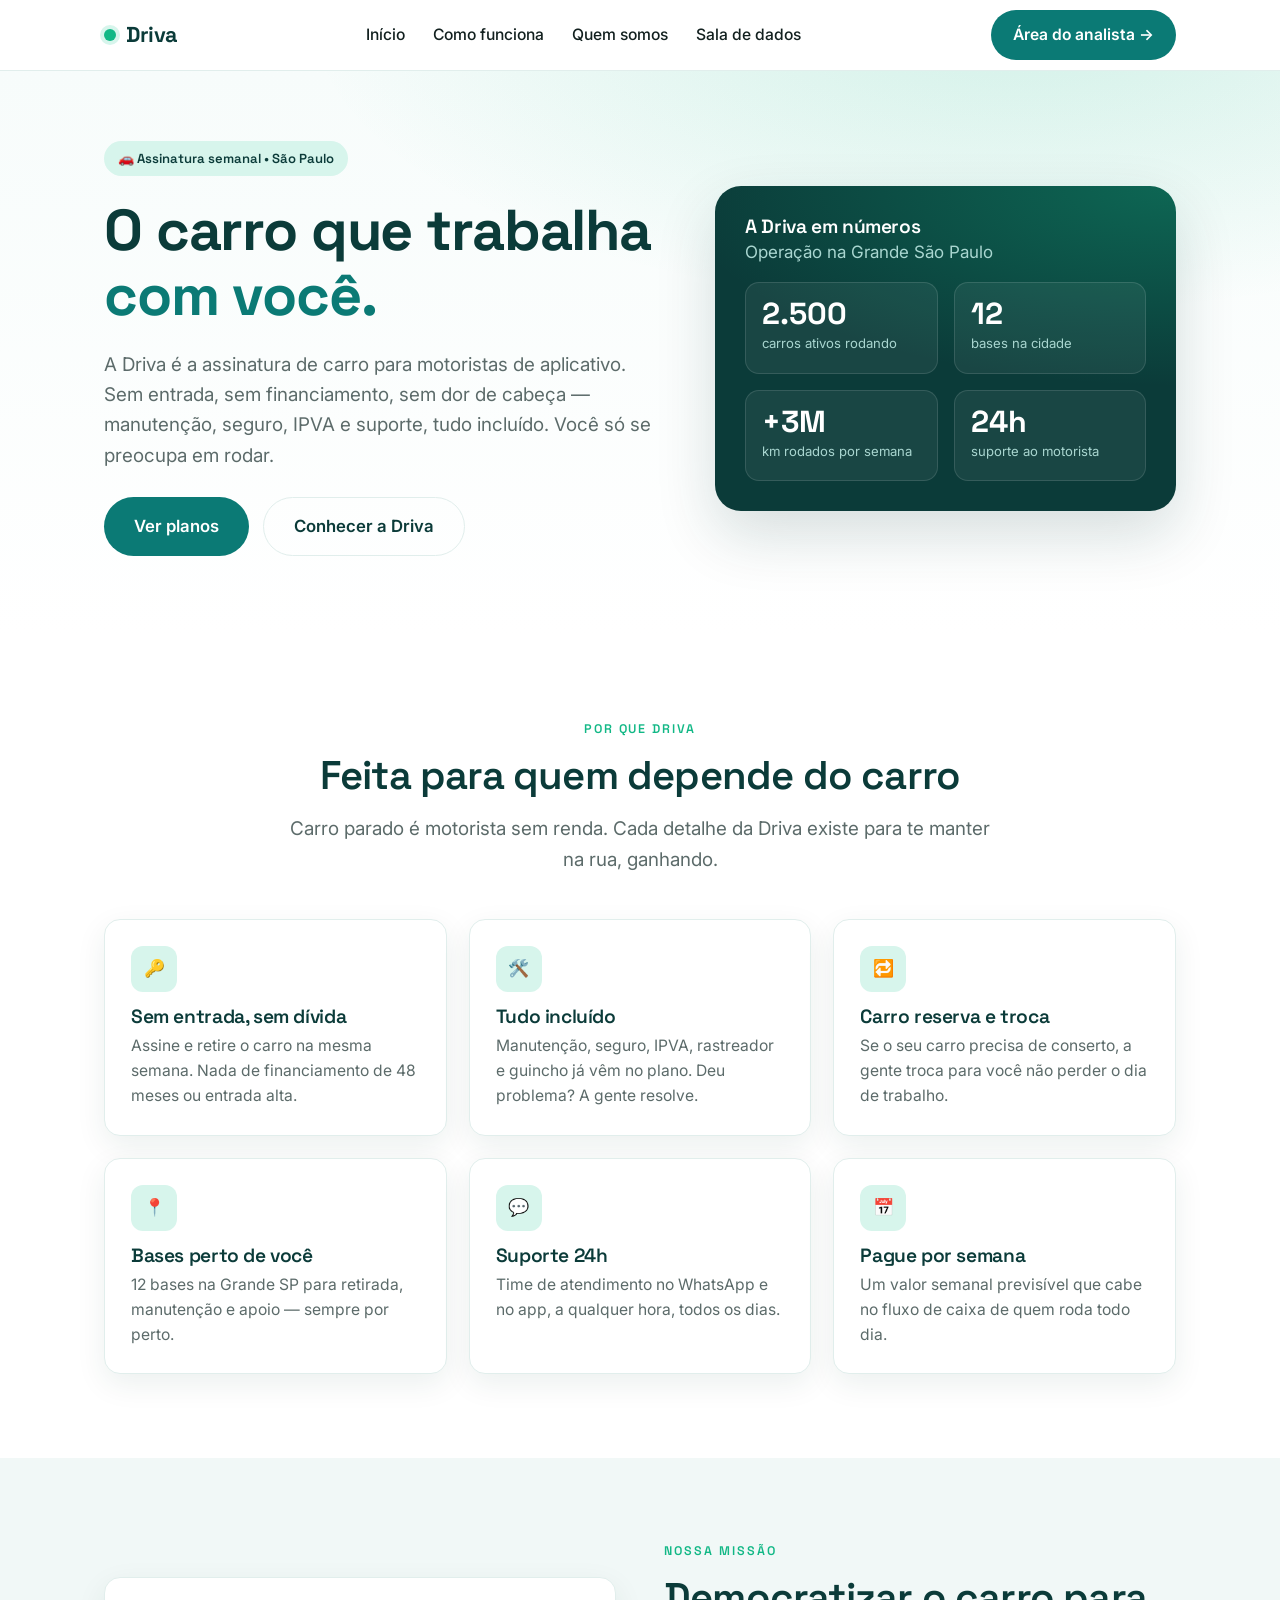
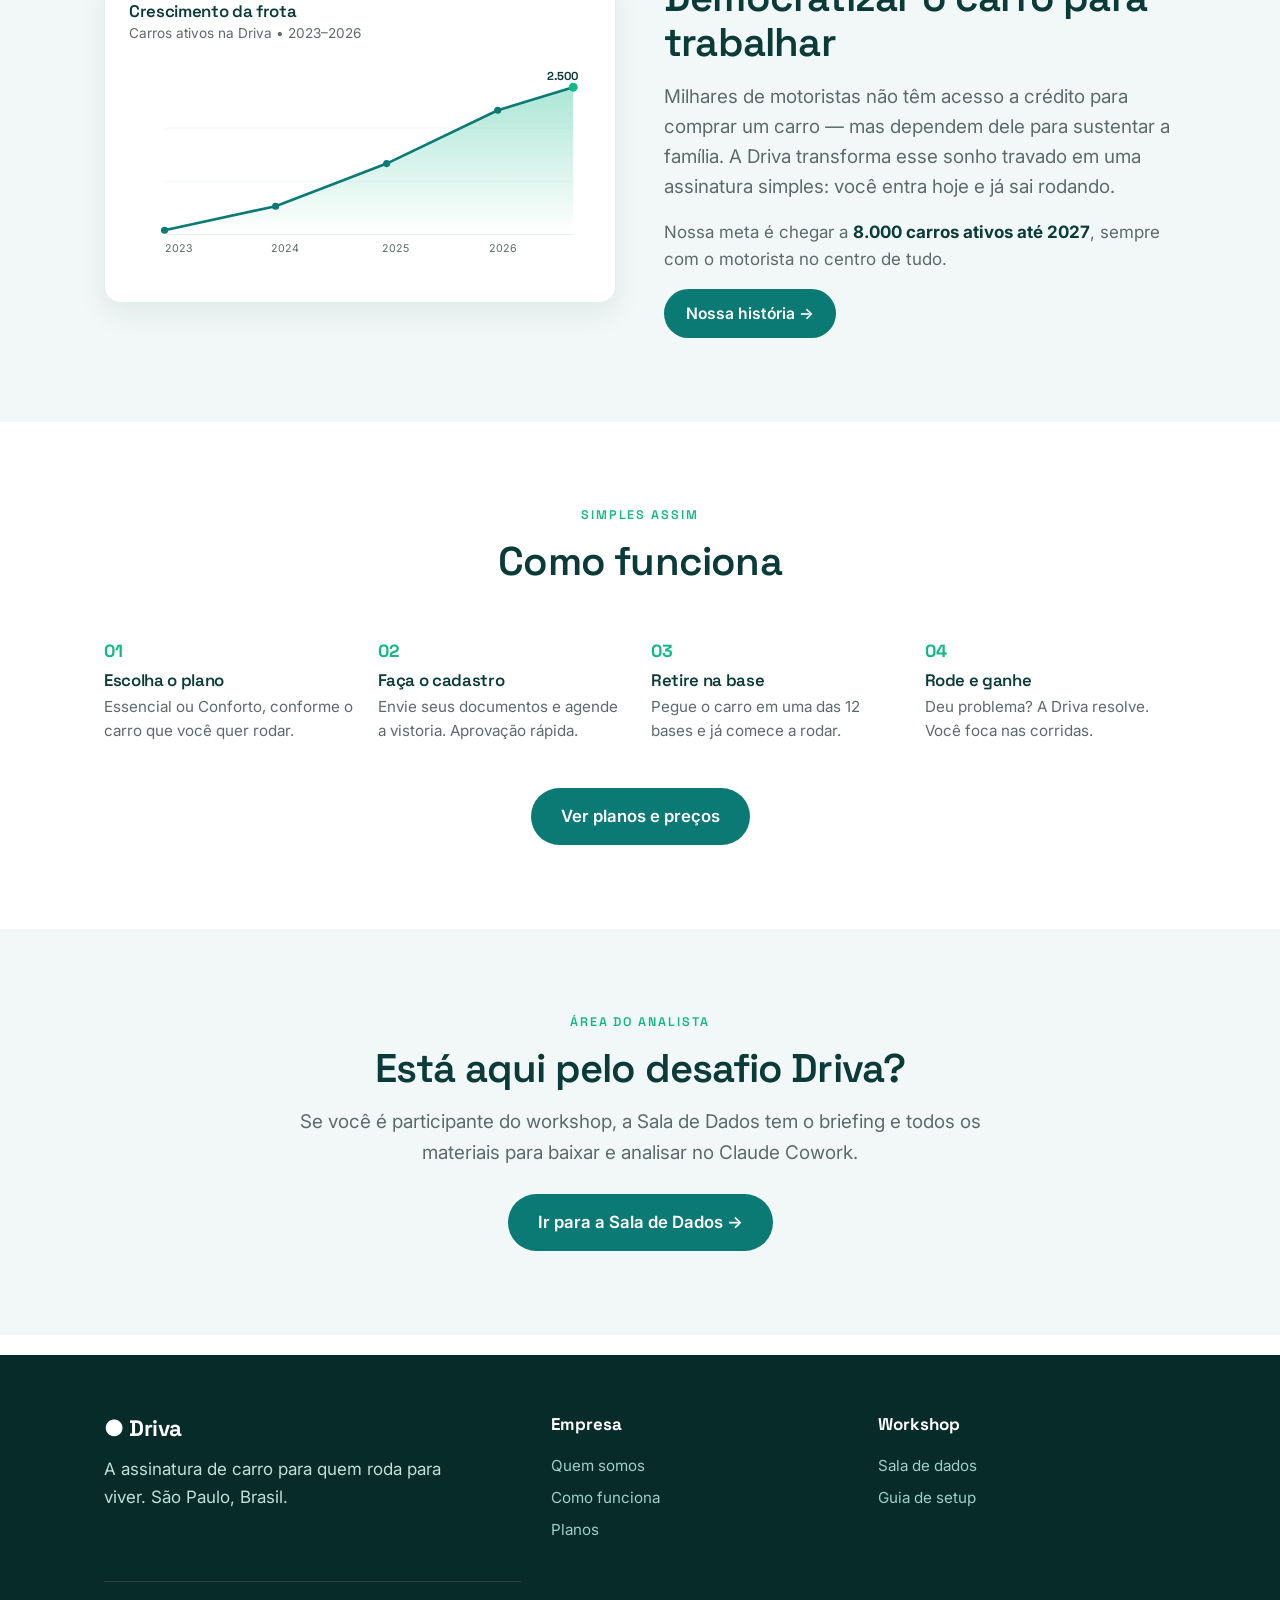
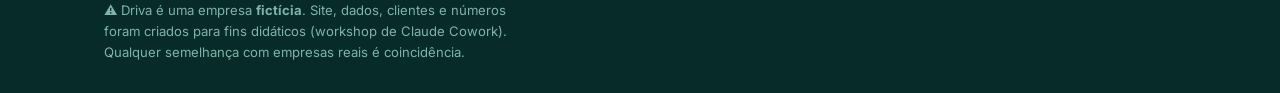
==== index.html @ 370d9366 "Publica site do desafio Driva (CX Academy)" ====
<!DOCTYPE html>
<html lang="pt-BR">
<head>
<meta charset="UTF-8">
<meta name="viewport" content="width=device-width, initial-scale=1.0">
<title>Driva — Assinatura de carro para quem roda</title>
<meta name="description" content="Driva: assinatura semanal de carros para motoristas de aplicativo em São Paulo. Sem entrada, tudo incluído.">
<link rel="preconnect" href="https://fonts.googleapis.com">
<link rel="preconnect" href="https://fonts.gstatic.com" crossorigin>
<link href="https://fonts.googleapis.com/css2?family=Inter:wght@400;500;600;700&family=Space+Grotesk:wght@500;600;700&display=swap" rel="stylesheet">
<link rel="stylesheet" href="assets/css/style.css">
</head>
<body>

<nav class="nav">
  <div class="wrap">
    <a class="brand" href="index.html"><span class="dot"></span>Driva</a>
    <div class="nav-links">
      <a href="index.html">Início</a>
      <a href="como-funciona.html">Como funciona</a>
      <a href="quem-somos.html">Quem somos</a>
      <a href="sala-de-dados.html">Sala de dados</a>
    </div>
    <a class="btn" href="sala-de-dados.html">Área do analista →</a>
  </div>
</nav>

<header class="hero">
  <div class="wrap">
    <div>
      <span class="badge">🚗 Assinatura semanal • São Paulo</span>
      <h1>O carro que trabalha <span>com você.</span></h1>
      <p class="lead">A Driva é a assinatura de carro para motoristas de aplicativo. Sem entrada, sem financiamento, sem dor de cabeça — manutenção, seguro, IPVA e suporte, tudo incluído. Você só se preocupa em rodar.</p>
      <div class="cta">
        <a class="btn big" href="como-funciona.html">Ver planos</a>
        <a class="btn big ghost" href="quem-somos.html">Conhecer a Driva</a>
      </div>
    </div>
    <div class="hero-card">
      <h3>A Driva em números</h3>
      <p style="color:#A9D6D0;margin-top:-6px">Operação na Grande São Paulo</p>
      <div class="stat-grid">
        <div class="stat"><b>2.500</b><span>carros ativos rodando</span></div>
        <div class="stat"><b>12</b><span>bases na cidade</span></div>
        <div class="stat"><b>+3M</b><span>km rodados por semana</span></div>
        <div class="stat"><b>24h</b><span>suporte ao motorista</span></div>
      </div>
    </div>
  </div>
</header>

<section class="section">
  <div class="wrap">
    <div class="center" style="margin-bottom:44px">
      <p class="eyebrow">Por que Driva</p>
      <h2>Feita para quem depende do carro</h2>
      <p class="lead">Carro parado é motorista sem renda. Cada detalhe da Driva existe para te manter na rua, ganhando.</p>
    </div>
    <div class="grid g3">
      <div class="card"><div class="ic">🔑</div><h3>Sem entrada, sem dívida</h3><p>Assine e retire o carro na mesma semana. Nada de financiamento de 48 meses ou entrada alta.</p></div>
      <div class="card"><div class="ic">🛠️</div><h3>Tudo incluído</h3><p>Manutenção, seguro, IPVA, rastreador e guincho já vêm no plano. Deu problema? A gente resolve.</p></div>
      <div class="card"><div class="ic">🔁</div><h3>Carro reserva e troca</h3><p>Se o seu carro precisa de conserto, a gente troca para você não perder o dia de trabalho.</p></div>
      <div class="card"><div class="ic">📍</div><h3>Bases perto de você</h3><p>12 bases na Grande SP para retirada, manutenção e apoio — sempre por perto.</p></div>
      <div class="card"><div class="ic">💬</div><h3>Suporte 24h</h3><p>Time de atendimento no WhatsApp e no app, a qualquer hora, todos os dias.</p></div>
      <div class="card"><div class="ic">📅</div><h3>Pague por semana</h3><p>Um valor semanal previsível que cabe no fluxo de caixa de quem roda todo dia.</p></div>
    </div>
  </div>
</section>

<section class="section soft">
  <div class="wrap">
    <div class="grid g2" style="align-items:center;gap:48px">
      <div class="chartcard">
        <h3>Crescimento da frota</h3>
        <p class="cap">Carros ativos na Driva • 2023–2026</p>
        <svg viewBox="0 0 520 240" width="100%" role="img" aria-label="Gráfico de crescimento da frota">
          <defs><linearGradient id="ga" x1="0" x2="0" y1="0" y2="1">
            <stop offset="0" stop-color="#12B886" stop-opacity="0.35"/><stop offset="1" stop-color="#12B886" stop-opacity="0"/>
          </linearGradient></defs>
          <line x1="40" y1="200" x2="500" y2="200" stroke="#E1EEEC"/>
          <line x1="40" y1="140" x2="500" y2="140" stroke="#F1F8F7"/>
          <line x1="40" y1="80" x2="500" y2="80" stroke="#F1F8F7"/>
          <path d="M40 195 L165 168 L290 120 L415 60 L500 34 L500 200 L40 200 Z" fill="url(#ga)"/>
          <path d="M40 195 L165 168 L290 120 L415 60 L500 34" fill="none" stroke="#0B7A75" stroke-width="3" stroke-linecap="round"/>
          <circle cx="40" cy="195" r="4" fill="#0B7A75"/><circle cx="165" cy="168" r="4" fill="#0B7A75"/>
          <circle cx="290" cy="120" r="4" fill="#0B7A75"/><circle cx="415" cy="60" r="4" fill="#0B7A75"/><circle cx="500" cy="34" r="5" fill="#12B886"/>
          <text x="40" y="220" fill="#5C6B6A" font-size="12" font-family="Inter">2023</text>
          <text x="160" y="220" fill="#5C6B6A" font-size="12" font-family="Inter">2024</text>
          <text x="285" y="220" fill="#5C6B6A" font-size="12" font-family="Inter">2025</text>
          <text x="405" y="220" fill="#5C6B6A" font-size="12" font-family="Inter">2026</text>
          <text x="470" y="26" fill="#0B3B39" font-size="13" font-weight="700" font-family="Space Grotesk">2.500</text>
        </svg>
      </div>
      <div>
        <p class="eyebrow">Nossa missão</p>
        <h2>Democratizar o carro para trabalhar</h2>
        <p class="lead">Milhares de motoristas não têm acesso a crédito para comprar um carro — mas dependem dele para sustentar a família. A Driva transforma esse sonho travado em uma assinatura simples: você entra hoje e já sai rodando.</p>
        <p style="color:var(--muted)">Nossa meta é chegar a <b style="color:var(--teal-dark)">8.000 carros ativos até 2027</b>, sempre com o motorista no centro de tudo.</p>
        <a class="btn" href="quem-somos.html">Nossa história →</a>
      </div>
    </div>
  </div>
</section>

<section class="section">
  <div class="wrap">
    <div class="center" style="margin-bottom:44px">
      <p class="eyebrow">Simples assim</p>
      <h2>Como funciona</h2>
    </div>
    <div class="steps">
      <div class="step"><div class="n"></div><h3>Escolha o plano</h3><p>Essencial ou Conforto, conforme o carro que você quer rodar.</p></div>
      <div class="step"><div class="n"></div><h3>Faça o cadastro</h3><p>Envie seus documentos e agende a vistoria. Aprovação rápida.</p></div>
      <div class="step"><div class="n"></div><h3>Retire na base</h3><p>Pegue o carro em uma das 12 bases e já comece a rodar.</p></div>
      <div class="step"><div class="n"></div><h3>Rode e ganhe</h3><p>Deu problema? A Driva resolve. Você foca nas corridas.</p></div>
    </div>
    <div class="center" style="margin-top:44px">
      <a class="btn big" href="como-funciona.html">Ver planos e preços</a>
    </div>
  </div>
</section>

<section class="section soft">
  <div class="wrap center">
    <p class="eyebrow">Área do analista</p>
    <h2>Está aqui pelo desafio Driva?</h2>
    <p class="lead" style="margin-inline:auto">Se você é participante do workshop, a Sala de Dados tem o briefing e todos os materiais para baixar e analisar no Claude Cowork.</p>
    <a class="btn big" href="sala-de-dados.html" style="margin-top:10px">Ir para a Sala de Dados →</a>
  </div>
</section>

<footer class="foot">
  <div class="wrap">
    <div>
      <div class="brand" style="font-family:var(--display);font-weight:700;font-size:1.4rem">● Driva</div>
      <p style="max-width:34ch;margin-top:10px">A assinatura de carro para quem roda para viver. São Paulo, Brasil.</p>
    </div>
    <div><h4>Empresa</h4><a href="quem-somos.html">Quem somos</a><a href="como-funciona.html">Como funciona</a><a href="como-funciona.html">Planos</a></div>
    <div><h4>Workshop</h4><a href="sala-de-dados.html">Sala de dados</a><a href="setup.html">Guia de setup</a></div>
  </div>
  <div class="wrap"><div class="disc">⚠️ Driva é uma empresa <b>fictícia</b>. Site, dados, clientes e números foram criados para fins didáticos (workshop de Claude Cowork). Qualquer semelhança com empresas reais é coincidência.</div></div>
</footer>

</body>
</html>
---- assets/css/style.css ----
/* ===== Driva — identidade visual (mobilidade moderna e clean) ===== */
:root{
  --teal:#0B7A75; --teal-dark:#0B3B39; --teal-600:#0E6E69;
  --mint:#12B886; --mint-soft:#D7F5EC;
  --bg:#ffffff; --bg-soft:#F1F8F7; --bg-deep:#062B29;
  --ink:#12201F; --muted:#5C6B6A; --line:#E1EEEC;
  --radius:16px; --radius-lg:26px; --shadow:0 10px 30px rgba(11,59,57,.08);
  --shadow-lg:0 24px 60px rgba(11,59,57,.16);
  --sans:'Inter',-apple-system,BlinkMacSystemFont,'Segoe UI',Roboto,Helvetica,Arial,sans-serif;
  --display:'Space Grotesk',var(--sans);
}
*{box-sizing:border-box}
html{scroll-behavior:smooth}
body{margin:0;font-family:var(--sans);color:var(--ink);background:var(--bg);line-height:1.6;
  -webkit-font-smoothing:antialiased;font-size:17px}
a{color:var(--teal-600);text-decoration:none}
img{max-width:100%}
h1,h2,h3{font-family:var(--display);line-height:1.12;letter-spacing:-.02em;margin:0 0 .4em;color:var(--teal-dark)}
h1{font-size:clamp(2.1rem,5vw,3.6rem);font-weight:700}
h2{font-size:clamp(1.6rem,3.4vw,2.5rem);font-weight:600}
h3{font-size:1.2rem;font-weight:600}
p{margin:0 0 1rem}
.wrap{max-width:1120px;margin:0 auto;padding:0 24px}
.section{padding:84px 0}
.section.soft{background:var(--bg-soft)}
.eyebrow{font-family:var(--display);text-transform:uppercase;letter-spacing:.16em;font-size:.78rem;
  font-weight:600;color:var(--mint);margin-bottom:14px}
.lead{font-size:1.18rem;color:var(--muted);max-width:60ch}
.center{text-align:center}.center .lead{margin-inline:auto}

/* ---- nav ---- */
.nav{position:sticky;top:0;z-index:50;background:rgba(255,255,255,.86);backdrop-filter:blur(12px);
  border-bottom:1px solid var(--line)}
.nav .wrap{display:flex;align-items:center;justify-content:space-between;height:70px}
.brand{display:flex;align-items:center;gap:10px;font-family:var(--display);font-weight:700;font-size:1.35rem;
  color:var(--teal-dark);letter-spacing:-.02em}
.brand .dot{width:12px;height:12px;border-radius:50%;background:var(--mint);box-shadow:0 0 0 4px var(--mint-soft)}
.nav-links{display:flex;align-items:center;gap:28px}
.nav-links a{color:var(--ink);font-weight:500;font-size:.98rem}
.nav-links a:hover{color:var(--teal)}
.btn{display:inline-flex;align-items:center;gap:8px;background:var(--teal);color:#fff;border:0;
  padding:12px 22px;border-radius:100px;font-weight:600;font-family:var(--sans);cursor:pointer;
  transition:transform .15s ease,box-shadow .15s ease;font-size:.98rem}
.btn:hover{transform:translateY(-2px);box-shadow:0 10px 24px rgba(11,122,117,.32);color:#fff}
.btn.ghost{background:transparent;color:var(--teal-dark);border:1.5px solid var(--line)}
.btn.ghost:hover{border-color:var(--teal);box-shadow:none}
.btn.big{padding:15px 30px;font-size:1.05rem}
.btn.light{background:#fff;color:var(--teal-dark)}

/* ---- hero ---- */
.hero{position:relative;overflow:hidden;background:
   radial-gradient(1200px 500px at 80% -10%,rgba(18,184,134,.16),transparent 60%),
   linear-gradient(180deg,#F7FCFB, #fff)}
.hero .wrap{display:grid;grid-template-columns:1.1fr .9fr;gap:48px;align-items:center;padding-top:70px;padding-bottom:80px}
.hero h1 span{color:var(--teal)}
.hero .cta{display:flex;gap:14px;flex-wrap:wrap;margin-top:26px}
.badge{display:inline-flex;align-items:center;gap:8px;background:var(--mint-soft);color:var(--teal-dark);
  font-weight:600;font-size:.82rem;padding:7px 14px;border-radius:100px;margin-bottom:22px;font-family:var(--display)}
.hero-card{background:var(--teal-dark);border-radius:var(--radius-lg);padding:30px;color:#EAF7F5;box-shadow:var(--shadow-lg);
  background-image:radial-gradient(500px 200px at 100% 0,rgba(18,184,134,.35),transparent)}
.hero-card h3{color:#fff}
.stat-grid{display:grid;grid-template-columns:1fr 1fr;gap:16px;margin-top:8px}
.stat{background:rgba(255,255,255,.06);border:1px solid rgba(255,255,255,.12);border-radius:14px;padding:16px}
.stat b{font-family:var(--display);font-size:1.9rem;color:#fff;display:block;line-height:1}
.stat span{font-size:.82rem;color:#A9D6D0}

/* ---- generic cards ---- */
.grid{display:grid;gap:22px}
.g3{grid-template-columns:repeat(3,1fr)}
.g2{grid-template-columns:repeat(2,1fr)}
.g4{grid-template-columns:repeat(4,1fr)}
.card{background:#fff;border:1px solid var(--line);border-radius:var(--radius);padding:26px;box-shadow:var(--shadow)}
.card .ic{width:46px;height:46px;border-radius:12px;background:var(--mint-soft);display:grid;place-items:center;margin-bottom:14px}
.card h3{margin-bottom:6px}
.card p{color:var(--muted);margin:0;font-size:.98rem}
.kpis{display:grid;grid-template-columns:repeat(4,1fr);gap:18px;text-align:center}
.kpis .k b{font-family:var(--display);font-size:2.4rem;color:var(--teal);display:block;line-height:1}
.kpis .k span{color:var(--muted);font-size:.9rem}

/* ---- steps ---- */
.steps{counter-reset:s;display:grid;grid-template-columns:repeat(4,1fr);gap:22px}
.step{position:relative;padding-top:8px}
.step .n{counter-increment:s;font-family:var(--display);font-weight:700;color:var(--mint);font-size:1.1rem}
.step .n::before{content:"0" counter(s)}
.step h3{font-size:1.05rem;margin:.4rem 0 .3rem}
.step p{color:var(--muted);font-size:.95rem;margin:0}

/* ---- pricing ---- */
.price{display:grid;grid-template-columns:1fr 1fr;gap:22px}
.plan{border:1.5px solid var(--line);border-radius:var(--radius-lg);padding:30px;background:#fff;position:relative}
.plan.featured{border-color:var(--teal);box-shadow:var(--shadow-lg)}
.plan .tag{position:absolute;top:-13px;right:24px;background:var(--teal);color:#fff;font-size:.75rem;font-weight:600;
  padding:5px 12px;border-radius:100px;font-family:var(--display)}
.plan .amt{font-family:var(--display);font-size:2.6rem;color:var(--teal-dark);font-weight:700}
.plan .amt small{font-size:.95rem;color:var(--muted);font-weight:500}
.plan ul{list-style:none;padding:0;margin:16px 0 0}
.plan li{padding:8px 0 8px 28px;position:relative;color:var(--ink);border-top:1px solid var(--line)}
.plan li::before{content:"";position:absolute;left:0;top:14px;width:16px;height:16px;border-radius:50%;
  background:var(--mint-soft) url("data:image/svg+xml;utf8,<svg xmlns='http://www.w3.org/2000/svg' viewBox='0 0 24 24' fill='none' stroke='%230B7A75' stroke-width='3'><path d='M20 6L9 17l-5-5'/></svg>") center/11px no-repeat}

/* ---- persona ---- */
.persona{display:flex;gap:20px;align-items:flex-start;background:#fff;border:1px solid var(--line);
  border-radius:var(--radius);padding:26px;box-shadow:var(--shadow)}
.persona .av{flex:0 0 64px;height:64px;border-radius:16px;display:grid;place-items:center;font-size:30px;background:var(--mint-soft)}
.persona h3{margin-bottom:4px}.persona p{margin:0;color:var(--muted);font-size:.96rem}
.tags{display:flex;gap:8px;flex-wrap:wrap;margin-top:10px}
.tag-s{background:var(--bg-soft);border:1px solid var(--line);color:var(--teal-dark);font-size:.78rem;
  padding:4px 10px;border-radius:100px;font-weight:600}

/* ---- data room ---- */
.brief{background:var(--teal-dark);color:#EAF7F5;border-radius:var(--radius-lg);padding:38px;box-shadow:var(--shadow-lg);
  background-image:radial-gradient(600px 240px at 100% 0,rgba(18,184,134,.30),transparent)}
.brief h2{color:#fff}
.brief .q{display:flex;gap:14px;padding:14px 0;border-top:1px solid rgba(255,255,255,.14)}
.brief .q b{font-family:var(--display);color:var(--mint);font-size:1.3rem;flex:0 0 auto}
.brief .q p{margin:0;color:#DCEFEC}
.dl-grid{display:grid;grid-template-columns:1fr 1fr;gap:20px;margin-top:26px}
.dl{display:flex;gap:16px;align-items:center;background:#fff;border:1px solid var(--line);border-radius:var(--radius);
  padding:20px;box-shadow:var(--shadow);transition:transform .15s,box-shadow .15s}
.dl:hover{transform:translateY(-3px);box-shadow:var(--shadow-lg)}
.dl .ft{flex:0 0 52px;height:52px;border-radius:12px;display:grid;place-items:center;font-family:var(--display);
  font-weight:700;font-size:.8rem;color:#fff}
.ft.xls{background:#127c4a}.ft.pdf{background:#c0392b}
.dl h3{margin:0 0 3px;font-size:1.02rem}.dl p{margin:0;color:var(--muted);font-size:.86rem}
.dl .go{margin-left:auto;color:var(--teal);font-weight:700;font-size:1.4rem}
.note{background:var(--mint-soft);border-left:4px solid var(--teal);border-radius:12px;padding:16px 20px;color:var(--teal-dark);
  font-size:.95rem}

/* ---- setup / steps list ---- */
.slist{counter-reset:sl;list-style:none;padding:0;margin:0;display:grid;gap:16px}
.slist li{counter-increment:sl;background:#fff;border:1px solid var(--line);border-radius:var(--radius);
  padding:22px 24px 22px 66px;position:relative;box-shadow:var(--shadow)}
.slist li::before{content:counter(sl);position:absolute;left:20px;top:20px;width:32px;height:32px;border-radius:50%;
  background:var(--teal);color:#fff;font-family:var(--display);font-weight:700;display:grid;place-items:center}
.slist h3{margin:0 0 4px}.slist p{margin:0;color:var(--muted)}
code{background:#062B29;color:#9BEFD8;padding:2px 8px;border-radius:6px;font-size:.9em;font-family:'Space Grotesk',monospace}
.callout{border:1px dashed var(--teal);border-radius:var(--radius);padding:20px 24px;background:#fff}

/* ---- svg chart helpers ---- */
.chartcard{background:#fff;border:1px solid var(--line);border-radius:var(--radius);padding:24px;box-shadow:var(--shadow)}
.chartcard h3{font-size:1.05rem;margin-bottom:2px}
.chartcard .cap{color:var(--muted);font-size:.85rem;margin-bottom:12px}

/* ---- page header ---- */
.phead{background:linear-gradient(180deg,#F7FCFB,#fff);border-bottom:1px solid var(--line);padding:52px 0 40px}
.crumb{color:var(--muted);font-size:.85rem;margin-bottom:8px}

/* ---- footer ---- */
.foot{background:var(--bg-deep);color:#BFE0DB;padding:56px 0 30px;margin-top:20px}
.foot .wrap{display:grid;grid-template-columns:1.4fr 1fr 1fr;gap:30px}
.foot h4{color:#fff;font-family:var(--display);margin:0 0 12px}
.foot a{display:block;color:#9FCFC8;padding:4px 0;font-size:.95rem}
.foot .brand{color:#fff}
.disc{border-top:1px solid rgba(255,255,255,.12);margin-top:34px;padding-top:18px;font-size:.82rem;color:#7FB3AC}

@media(max-width:900px){
  .hero .wrap,.foot .wrap{grid-template-columns:1fr}
  .g3,.g4,.steps,.kpis,.price,.dl-grid{grid-template-columns:1fr 1fr}
  .nav-links{display:none}
}
@media(max-width:560px){
  .g3,.g4,.steps,.kpis,.price,.dl-grid,.g2{grid-template-columns:1fr}
  .section{padding:56px 0}
}
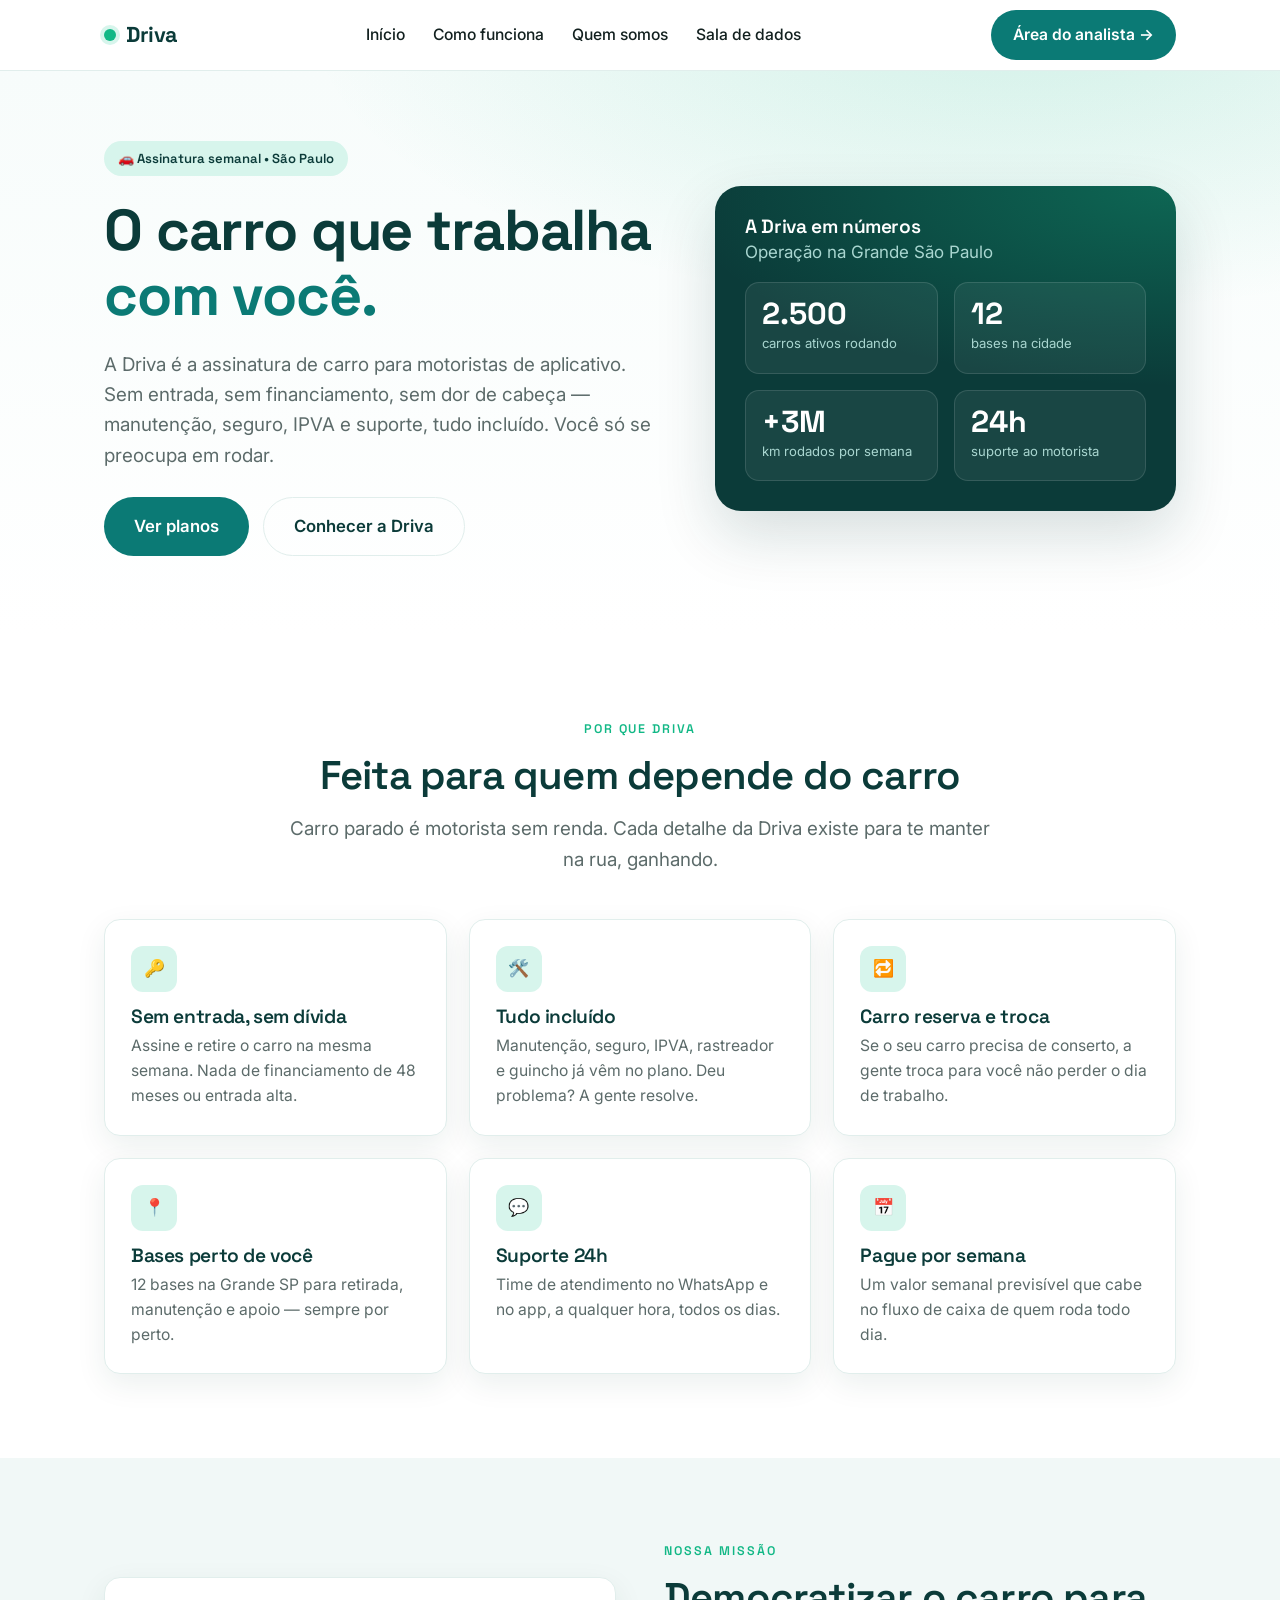
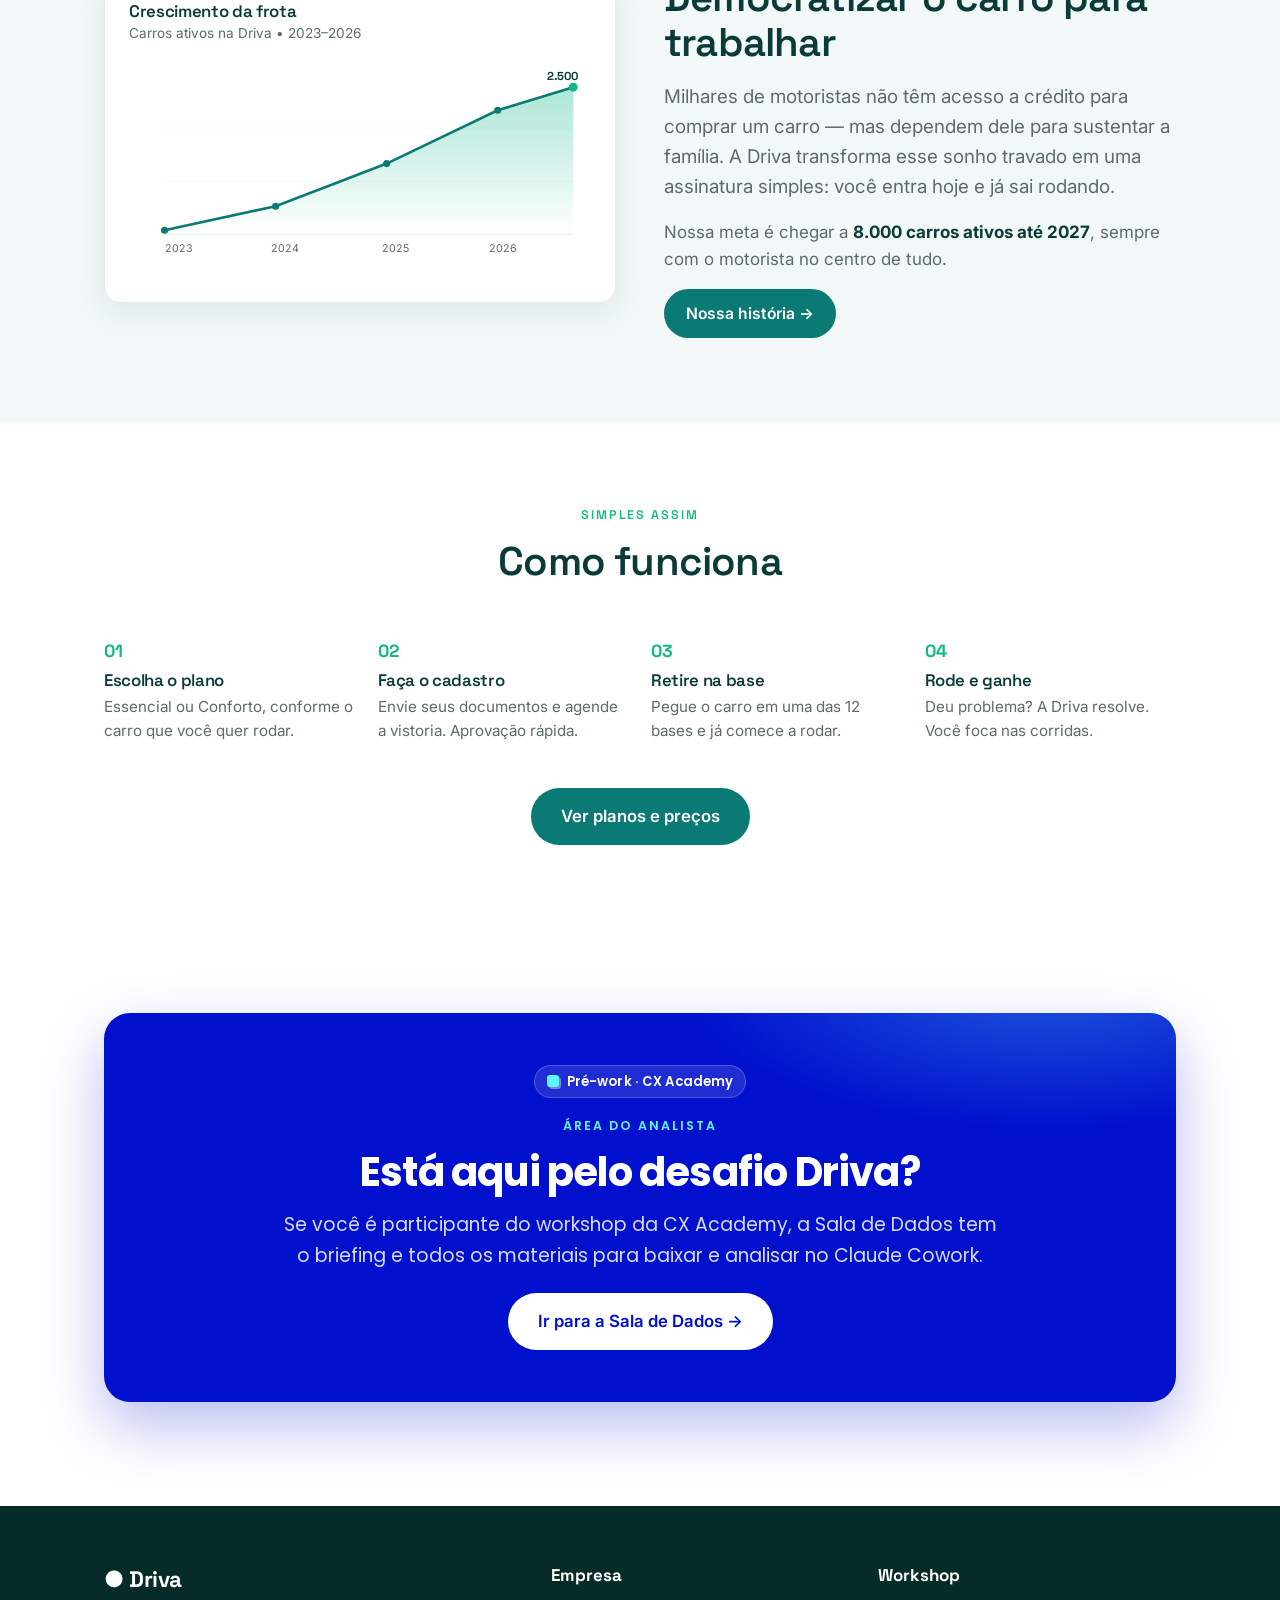
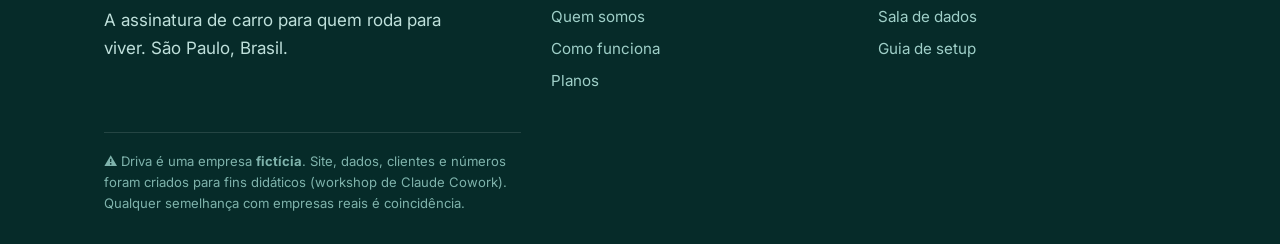
==== commit 7fd09858: "Aplica identidade CX Academy na Área do Analista (Sala de Dados, Setup e faixa-portal da home)" ====
--- a/index.html
+++ b/index.html
@@ -7,8 +7,9 @@
 <meta name="description" content="Driva: assinatura semanal de carros para motoristas de aplicativo em São Paulo. Sem entrada, tudo incluído.">
 <link rel="preconnect" href="https://fonts.googleapis.com">
 <link rel="preconnect" href="https://fonts.gstatic.com" crossorigin>
-<link href="https://fonts.googleapis.com/css2?family=Inter:wght@400;500;600;700&family=Space+Grotesk:wght@500;600;700&display=swap" rel="stylesheet">
+<link href="https://fonts.googleapis.com/css2?family=Inter:wght@400;500;600;700&family=Space+Grotesk:wght@500;600;700&family=Poppins:wght@400;500;600;700;800&display=swap" rel="stylesheet">
 <link rel="stylesheet" href="assets/css/style.css">
+<link rel="stylesheet" href="assets/css/cxacademy.css">
 </head>
 <body>
 
@@ -120,12 +121,15 @@
   </div>
 </section>
 
-<section class="section soft">
-  <div class="wrap center">
-    <p class="eyebrow">Área do analista</p>
-    <h2>Está aqui pelo desafio Driva?</h2>
-    <p class="lead" style="margin-inline:auto">Se você é participante do workshop, a Sala de Dados tem o briefing e todos os materiais para baixar e analisar no Claude Cowork.</p>
-    <a class="btn big" href="sala-de-dados.html" style="margin-top:10px">Ir para a Sala de Dados →</a>
+<section class="section">
+  <div class="wrap">
+    <div class="cxa-band">
+      <span class="cxa-badge"><span class="sq"></span>Pré-work · CX Academy</span>
+      <p class="eyebrow">Área do analista</p>
+      <h2>Está aqui pelo desafio Driva?</h2>
+      <p class="lead">Se você é participante do workshop da CX Academy, a Sala de Dados tem o briefing e todos os materiais para baixar e analisar no Claude Cowork.</p>
+      <a class="btn big light" href="sala-de-dados.html">Ir para a Sala de Dados →</a>
+    </div>
   </div>
 </section>
 
--- a/assets/css/cxacademy.css
+++ b/assets/css/cxacademy.css
@@ -0,0 +1,96 @@
+/* ============================================================
+   CX Academy — skin da "Área do analista" (camada do workshop)
+   Aplicado só nas páginas do participante (Sala de Dados, Setup)
+   e na faixa-portal da home. Não altera a marca Driva (style.css).
+
+   Paleta CX Academy
+   Azul Elétrico #0010CD · Ônix #131313 · Ciano Celeste #5FF7FF
+   Magenta #FF2A79 · Tangerina #FF8644 · Fonte: Poppins
+   ============================================================ */
+
+/* Re-mapeia as variáveis da Driva para a marca CX Academy.
+   Como o style.css usa var(--*), todos os componentes se re-tematizam. */
+body.cxa{
+  --teal:#0010CD;          /* ação primária (botões, links, números) */
+  --teal-dark:#131313;     /* superfícies escuras e títulos → Ônix   */
+  --teal-600:#0010CD;
+  --mint:#0010CD;          /* acento sobre fundo claro → Azul (legível) */
+  --mint-soft:#E7E9FF;     /* tint azul bem claro */
+  --bg-soft:#F5F6FF;       /* fundo de seção suave */
+  --bg-deep:#131313;       /* rodapé Ônix */
+  --ink:#141420;
+  --line:#E6E7F4;
+  --sans:'Poppins',-apple-system,BlinkMacSystemFont,'Segoe UI',Roboto,Helvetica,Arial,sans-serif;
+  --display:'Poppins',var(--sans);
+}
+
+/* Títulos com o peso encorpado da Poppins */
+body.cxa h1,body.cxa h2,body.cxa h3{letter-spacing:-.01em}
+body.cxa h1{font-weight:700}
+
+/* Cabeçalho de página com brilho azul (não mais verde) */
+body.cxa .phead{background:linear-gradient(180deg,#F5F6FF,#fff)}
+
+/* ---- superfícies escuras: Ônix + acento Ciano Celeste ---- */
+body.cxa .brief{
+  background-color:#131313;
+  background-image:radial-gradient(600px 240px at 100% 0,rgba(0,16,205,.55),transparent);
+}
+body.cxa .brief h2{color:#fff}
+body.cxa .brief .eyebrow{color:#5FF7FF !important}   /* vence o style inline */
+body.cxa .brief .q b{color:#5FF7FF}
+body.cxa .brief p{color:#E7E9FF !important}
+
+/* Blocos de destaque puxam as cores secundárias:
+   avisos (⚠️) em Magenta, dicas em Tangerina */
+body.cxa .note{border-left-color:#FF2A79}
+body.cxa .callout{border-color:#FF8644}
+
+/* Código com fundo Ônix + texto Ciano */
+body.cxa code{background:#131313;color:#5FF7FF}
+
+/* Rodapé Ônix com textos em azul-claro */
+body.cxa .foot{color:#C7CBF0}
+body.cxa .foot a{color:#AEB4E8}
+body.cxa .foot a:hover{color:#fff}
+body.cxa .disc{color:#8C90C8;border-top-color:rgba(255,255,255,.14)}
+
+/* Selo de co-marca no topo (Pré-work · CX Academy) */
+.cxa-badge{
+  display:inline-flex;align-items:center;gap:8px;
+  font-family:'Poppins',sans-serif;font-weight:600;font-size:.82rem;
+  color:#0010CD;background:#E7E9FF;border:1px solid #D5D9FF;
+  padding:5px 12px;border-radius:100px;letter-spacing:.01em;
+}
+.cxa-badge .sq{width:12px;height:12px;border-radius:3px;background:#0010CD;
+  box-shadow:2px 2px 0 #5FF7FF}
+
+/* ============================================================
+   Faixa-portal "Área do analista" na HOME (sem body.cxa):
+   bloco Azul Elétrico com brilho ciano, ponte para o workshop.
+   ============================================================ */
+.cxa-band{
+  position:relative;overflow:hidden;
+  background:#0010CD;color:#fff;border-radius:26px;
+  padding:52px 40px;text-align:center;
+  font-family:'Poppins',-apple-system,BlinkMacSystemFont,'Segoe UI',sans-serif;
+  box-shadow:0 24px 60px rgba(0,16,205,.28);
+}
+.cxa-band::after{
+  content:"";position:absolute;inset:0;pointer-events:none;
+  background:radial-gradient(620px 260px at 88% -10%,rgba(95,247,255,.32),transparent 60%);
+}
+.cxa-band>*{position:relative;z-index:1}
+.cxa-band .eyebrow{
+  font-family:'Poppins',sans-serif;text-transform:uppercase;letter-spacing:.16em;
+  font-size:.78rem;font-weight:600;color:#5FF7FF;margin-bottom:14px;
+}
+.cxa-band h2{color:#fff;font-family:'Poppins',sans-serif;font-weight:700;margin:0 0 .4em}
+.cxa-band .lead{color:#D7DBFF;max-width:60ch;margin:0 auto}
+.cxa-band .btn.light{
+  background:#fff;color:#0010CD;margin-top:22px;
+  transition:transform .15s ease,box-shadow .15s ease;
+}
+.cxa-band .btn.light:hover{transform:translateY(-2px);box-shadow:0 12px 28px rgba(95,247,255,.35);color:#0010CD}
+.cxa-band .cxa-badge{background:rgba(255,255,255,.12);border-color:rgba(255,255,255,.22);color:#fff;margin-bottom:18px}
+.cxa-band .cxa-badge .sq{background:#5FF7FF;box-shadow:2px 2px 0 rgba(255,255,255,.4)}
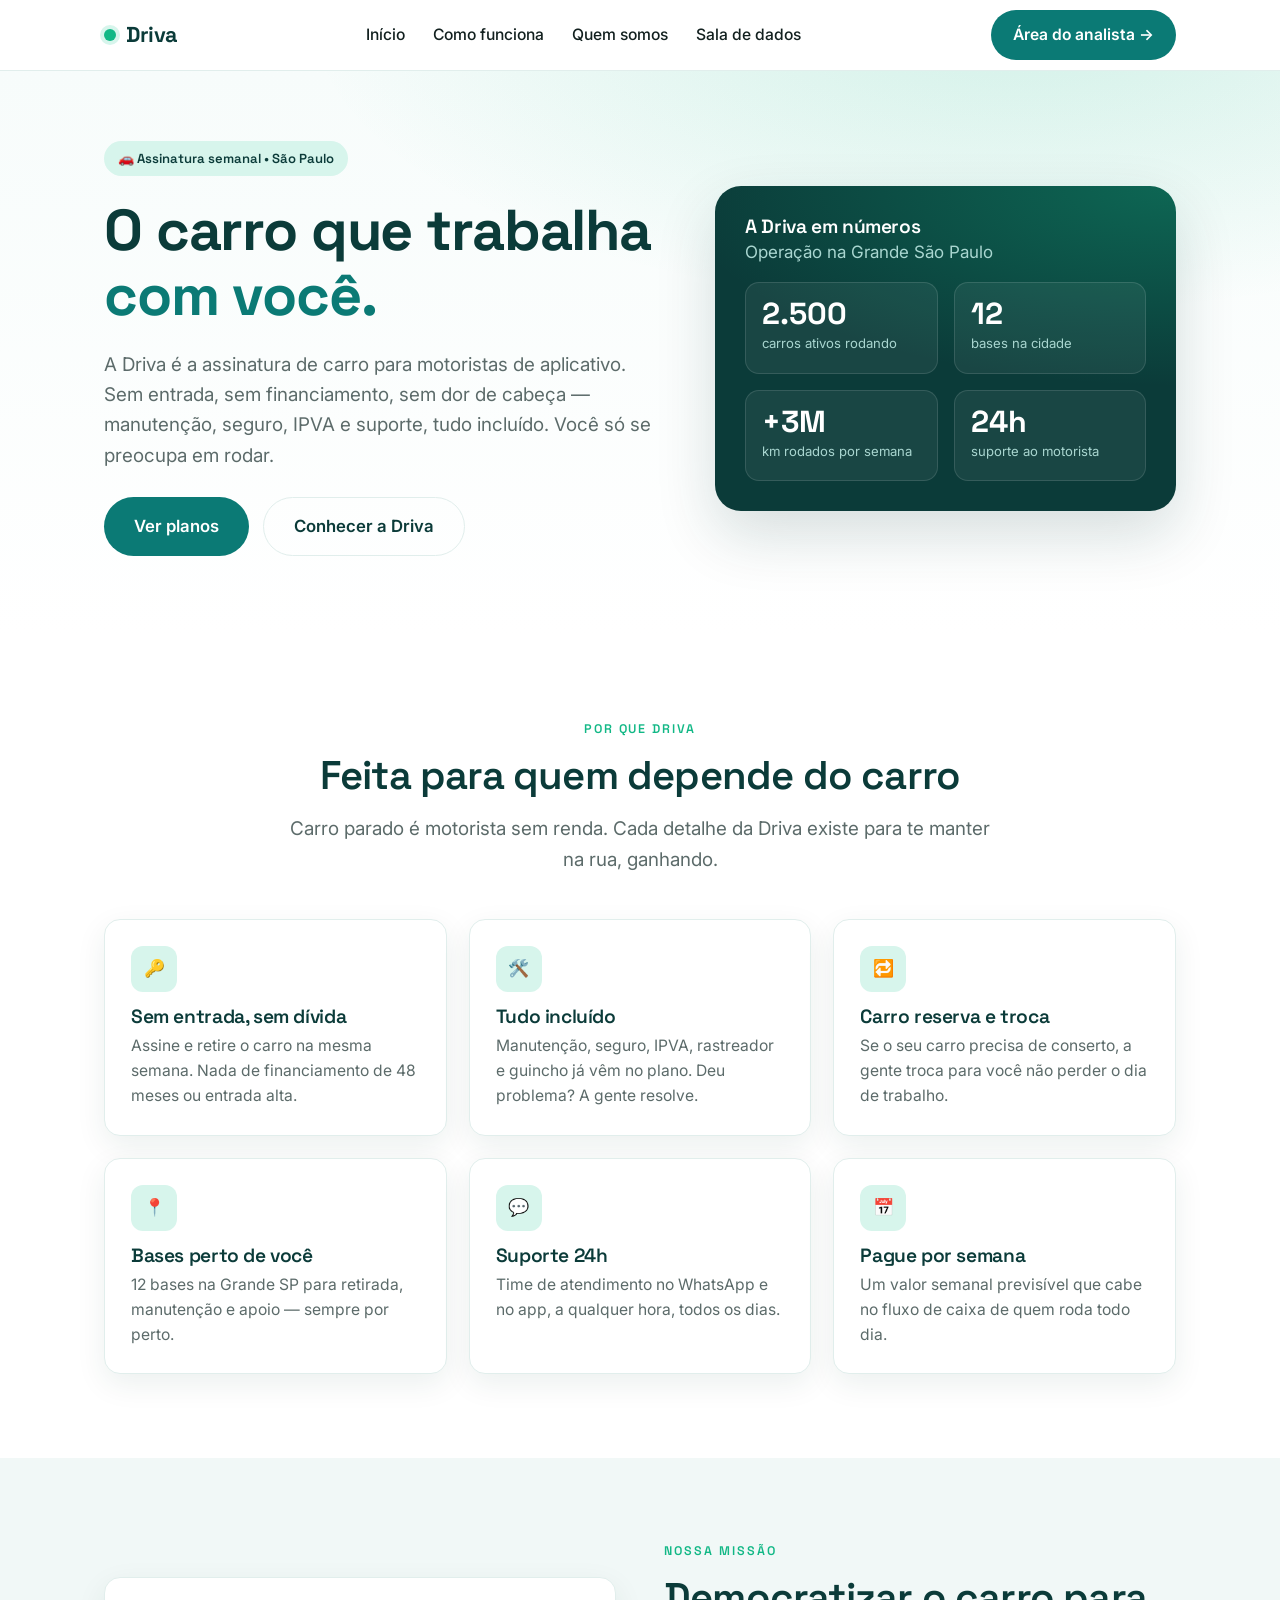
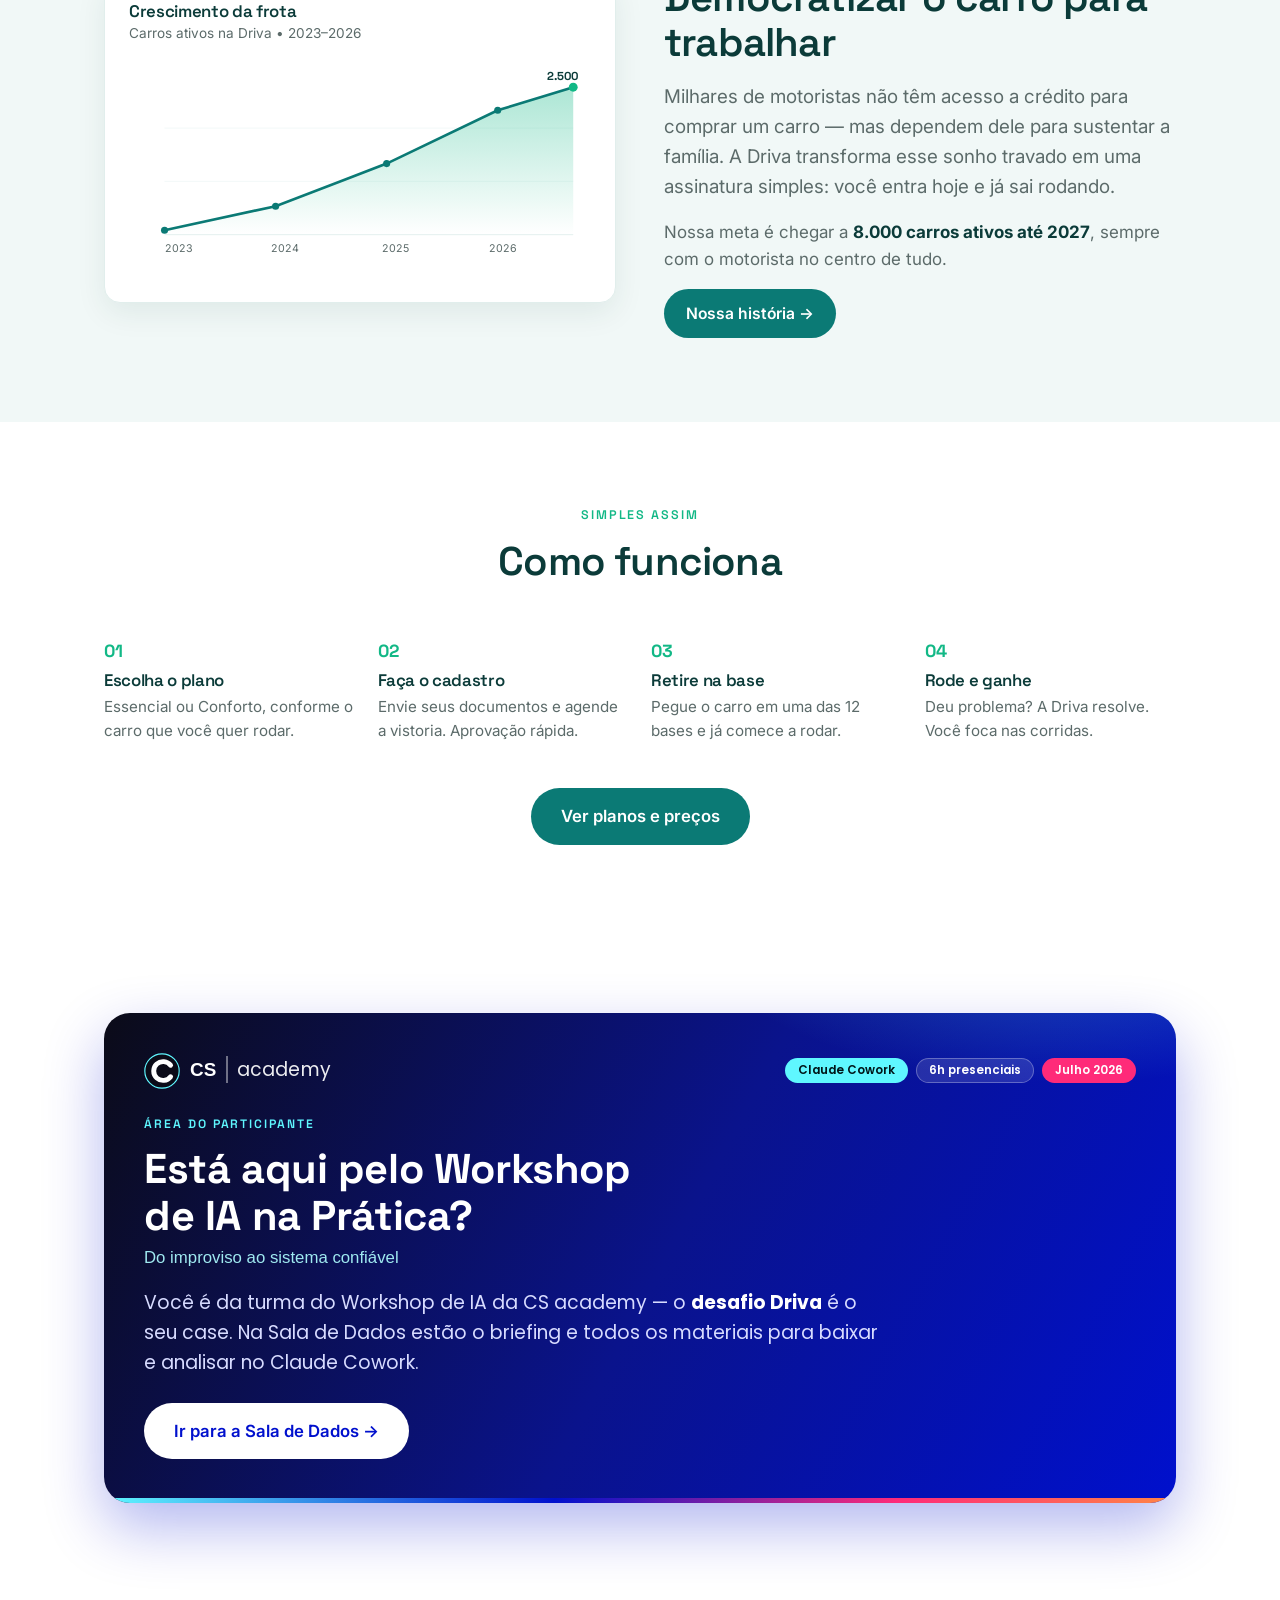
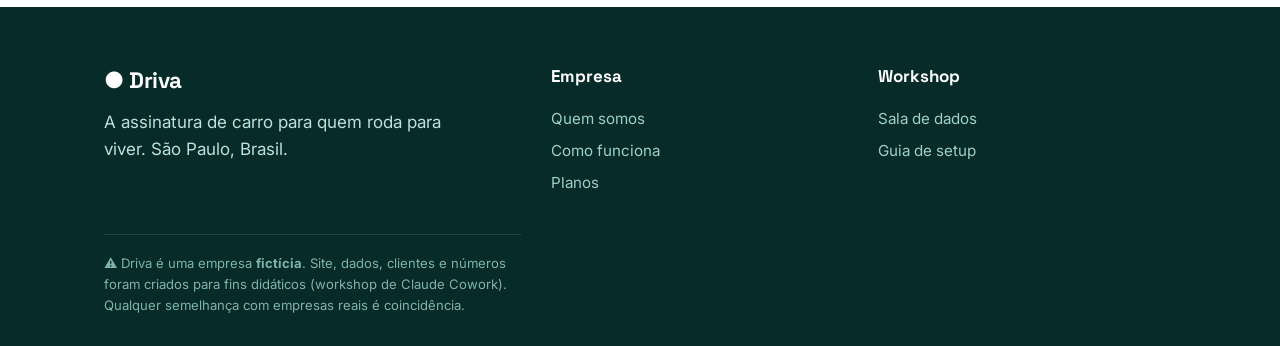
==== commit b52f6c4d: "Faixa-portal espelha o header oficial da CS academy (Workshop de IA) + renomeia CTA" ====
--- a/index.html
+++ b/index.html
@@ -124,11 +124,26 @@
 <section class="section">
   <div class="wrap">
     <div class="cxa-band">
-      <span class="cxa-badge"><span class="sq"></span>Pré-work · CX Academy</span>
-      <p class="eyebrow">Área do analista</p>
-      <h2>Está aqui pelo desafio Driva?</h2>
-      <p class="lead">Se você é participante do workshop da CX Academy, a Sala de Dados tem o briefing e todos os materiais para baixar e analisar no Claude Cowork.</p>
+      <div class="cxa-top">
+        <span class="cxa-logo">
+          <svg viewBox="0 0 44 44" fill="none" xmlns="http://www.w3.org/2000/svg" aria-hidden="true">
+            <circle cx="22" cy="22" r="21" fill="#0B0B18" stroke="#5FF7FF" stroke-width="1.4"/>
+            <path d="M32.5 15 A11.5 11.5 0 1 0 32.5 29" fill="none" stroke="#fff" stroke-width="6" stroke-linecap="round"/>
+          </svg>
+          <span class="wm">CS<span class="lt">academy</span></span>
+        </span>
+        <div class="cxa-pills">
+          <span class="pill pill-cyan">Claude Cowork</span>
+          <span class="pill pill-ghost">6h presenciais</span>
+          <span class="pill pill-mag">Julho 2026</span>
+        </div>
+      </div>
+      <p class="eyebrow">Área do participante</p>
+      <h2>Está aqui pelo Workshop de IA na Prática?</h2>
+      <p class="cxa-tag">Do improviso ao sistema confiável</p>
+      <p class="lead">Você é da turma do Workshop de IA da CS academy — o <b style="color:#fff">desafio Driva</b> é o seu case. Na Sala de Dados estão o briefing e todos os materiais para baixar e analisar no Claude Cowork.</p>
       <a class="btn big light" href="sala-de-dados.html">Ir para a Sala de Dados →</a>
+      <span class="cxa-accent"></span>
     </div>
   </div>
 </section>
--- a/assets/css/cxacademy.css
+++ b/assets/css/cxacademy.css
@@ -66,31 +66,54 @@
   box-shadow:2px 2px 0 #5FF7FF}
 
 /* ============================================================
-   Faixa-portal "Área do analista" na HOME (sem body.cxa):
-   bloco Azul Elétrico com brilho ciano, ponte para o workshop.
+   Faixa-portal na HOME (sem body.cxa): espelha o header do
+   one-pager oficial da CS academy — Ônix→Azul, logo, pills e
+   linha de acento. Ponte da fic\00e7\00e3o Driva para o workshop.
    ============================================================ */
 .cxa-band{
-  position:relative;overflow:hidden;
-  background:#0010CD;color:#fff;border-radius:26px;
-  padding:52px 40px;text-align:center;
+  position:relative;overflow:hidden;color:#fff;border-radius:26px;
+  padding:40px 40px 44px;
+  background:linear-gradient(118deg,#0B0B18 0%,#0A138C 52%,#0010CD 100%);
   font-family:'Poppins',-apple-system,BlinkMacSystemFont,'Segoe UI',sans-serif;
-  box-shadow:0 24px 60px rgba(0,16,205,.28);
+  box-shadow:0 24px 60px rgba(0,16,205,.30);
 }
-.cxa-band::after{
+.cxa-band::after{                     /* brilho ciano no canto, como no one-pager */
   content:"";position:absolute;inset:0;pointer-events:none;
-  background:radial-gradient(620px 260px at 88% -10%,rgba(95,247,255,.32),transparent 60%);
+  background:radial-gradient(640px 280px at 90% -20%,rgba(95,247,255,.30),transparent 60%);
 }
 .cxa-band>*{position:relative;z-index:1}
-.cxa-band .eyebrow{
-  font-family:'Poppins',sans-serif;text-transform:uppercase;letter-spacing:.16em;
-  font-size:.78rem;font-weight:600;color:#5FF7FF;margin-bottom:14px;
+
+/* linha multicolor de acento na base (ciano→azul→magenta→tangerina) */
+.cxa-accent{position:absolute;left:0;right:0;bottom:0;height:5px;z-index:2;
+  background:linear-gradient(90deg,#5FF7FF 0%,#0010CD 42%,#FF2A79 74%,#FF8644 100%)}
+
+/* topo: logo à esquerda, pills à direita */
+.cxa-top{display:flex;align-items:center;justify-content:space-between;gap:18px;
+  flex-wrap:wrap;margin-bottom:26px}
+.cxa-logo{display:inline-flex;align-items:center;gap:10px;color:#fff}
+.cxa-logo svg{width:36px;height:36px;flex:0 0 auto}
+.cxa-logo .wm{font-weight:800;font-size:1.18rem;letter-spacing:.01em;line-height:1}
+.cxa-logo .wm .lt{font-weight:400;opacity:.92;border-left:2px solid rgba(255,255,255,.45);
+  padding-left:9px;margin-left:9px}
+.cxa-pills{display:flex;gap:8px;flex-wrap:wrap}
+.cxa-pills .pill{font-weight:600;font-size:.74rem;line-height:1;padding:7px 13px;
+  border-radius:100px;white-space:nowrap}
+.pill-cyan{background:#5FF7FF;color:#001519}
+.pill-ghost{background:rgba(255,255,255,.12);color:#fff;box-shadow:inset 0 0 0 1px rgba(255,255,255,.28)}
+.pill-mag{background:#FF2A79;color:#fff}
+
+.cxa-band .eyebrow{text-transform:uppercase;letter-spacing:.16em;font-size:.76rem;
+  font-weight:600;color:#5FF7FF;margin-bottom:12px}
+.cxa-band h2{color:#fff;font-weight:700;font-size:clamp(1.7rem,3.6vw,2.6rem);
+  letter-spacing:-.01em;margin:0 0 6px;max-width:20ch}
+.cxa-tag{color:#9FE9F0;font-weight:500;font-size:1.05rem;margin:0 0 16px}
+.cxa-band .lead{color:#D7DBFF;max-width:62ch;margin:0}
+.cxa-band .btn.light{background:#fff;color:#0010CD;margin-top:24px;
+  transition:transform .15s ease,box-shadow .15s ease}
+.cxa-band .btn.light:hover{transform:translateY(-2px);
+  box-shadow:0 12px 28px rgba(95,247,255,.40);color:#0010CD}
+
+@media(max-width:560px){
+  .cxa-band{padding:30px 24px 34px}
+  .cxa-top{margin-bottom:20px}
 }
-.cxa-band h2{color:#fff;font-family:'Poppins',sans-serif;font-weight:700;margin:0 0 .4em}
-.cxa-band .lead{color:#D7DBFF;max-width:60ch;margin:0 auto}
-.cxa-band .btn.light{
-  background:#fff;color:#0010CD;margin-top:22px;
-  transition:transform .15s ease,box-shadow .15s ease;
-}
-.cxa-band .btn.light:hover{transform:translateY(-2px);box-shadow:0 12px 28px rgba(95,247,255,.35);color:#0010CD}
-.cxa-band .cxa-badge{background:rgba(255,255,255,.12);border-color:rgba(255,255,255,.22);color:#fff;margin-bottom:18px}
-.cxa-band .cxa-badge .sq{background:#5FF7FF;box-shadow:2px 2px 0 rgba(255,255,255,.4)}
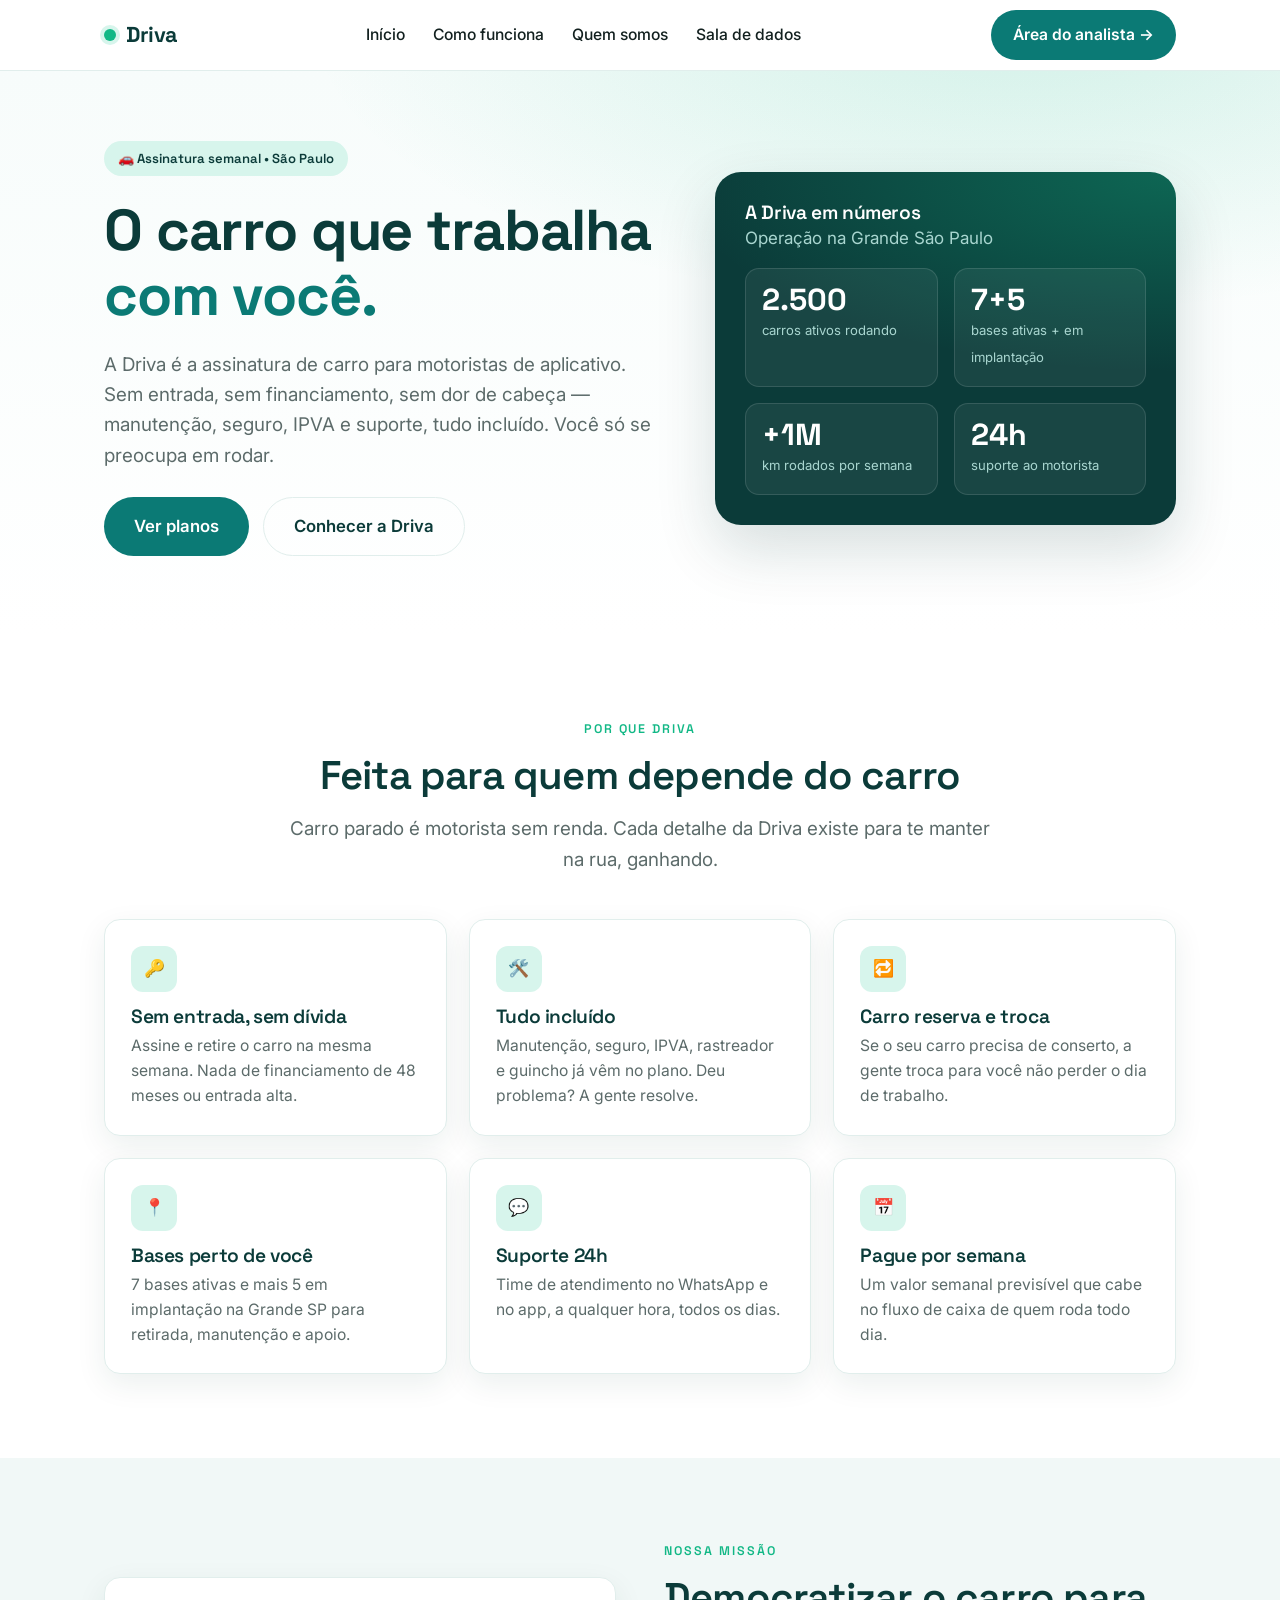
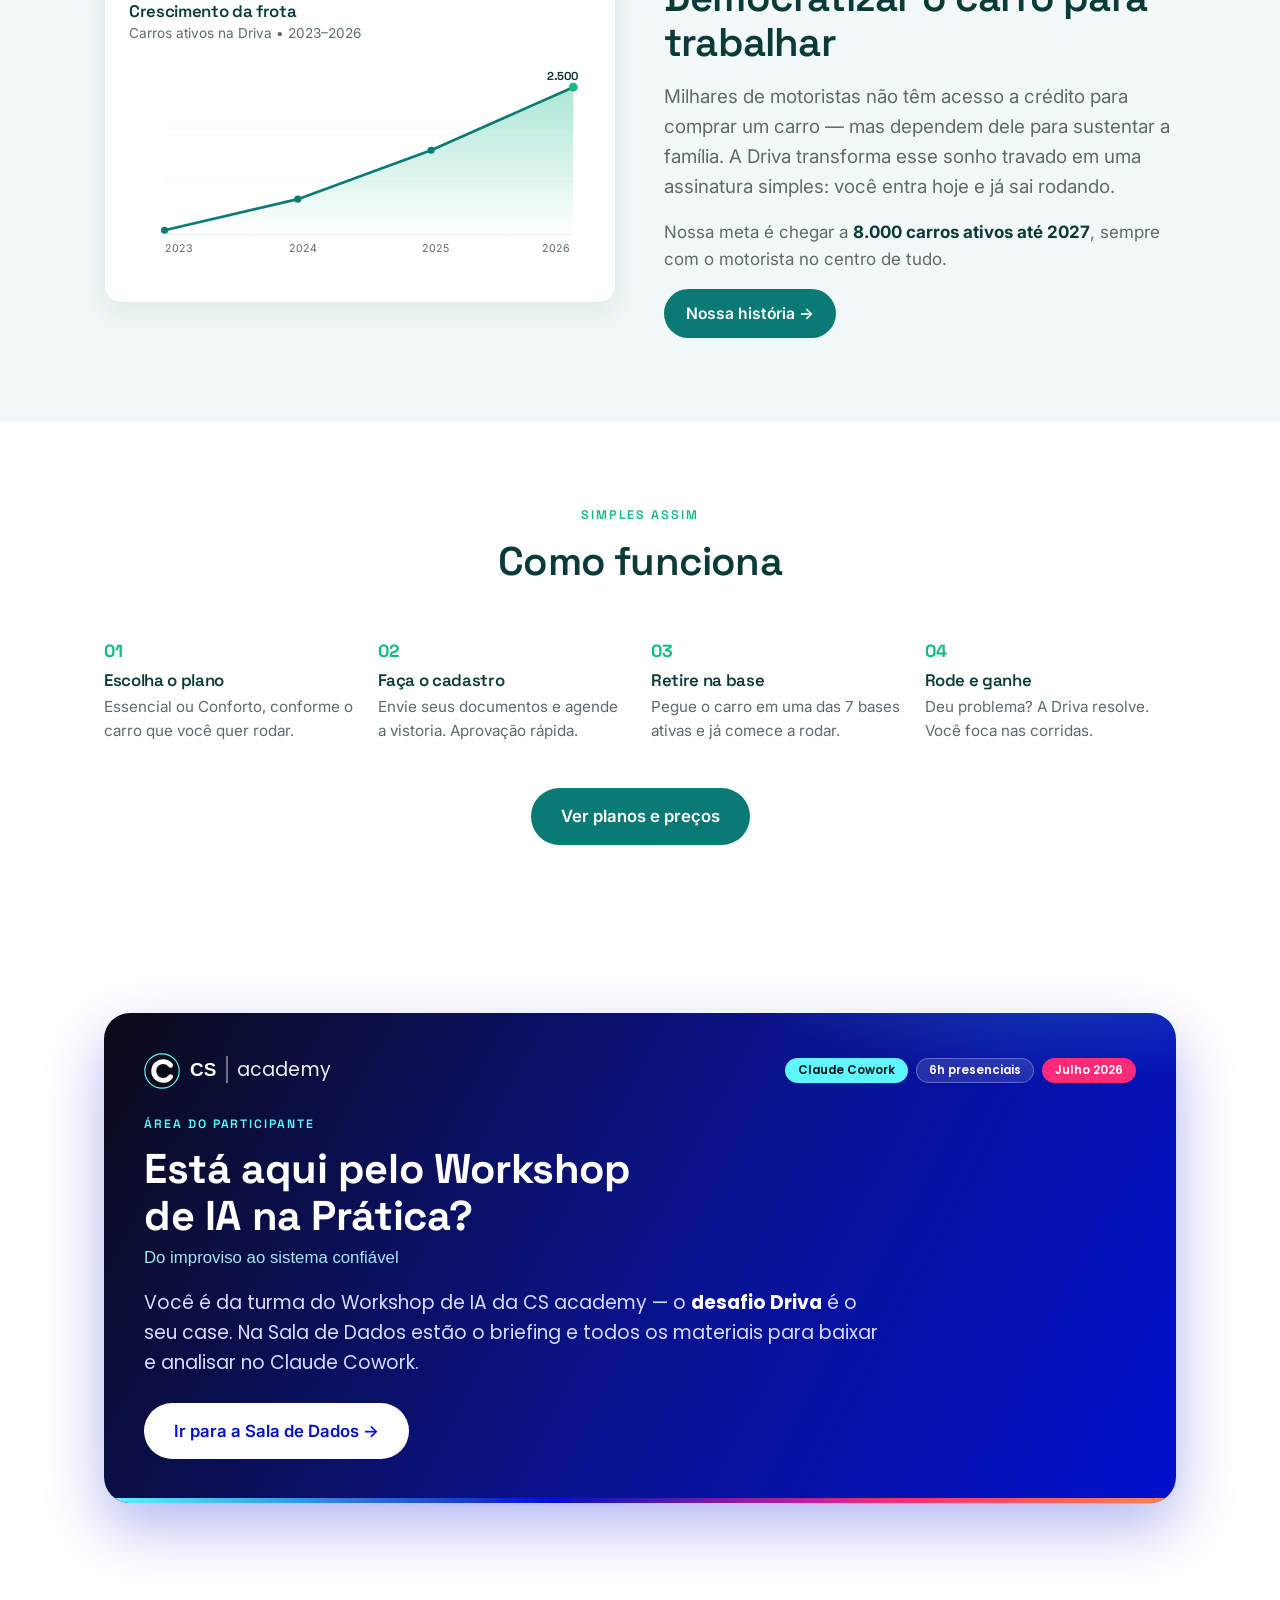
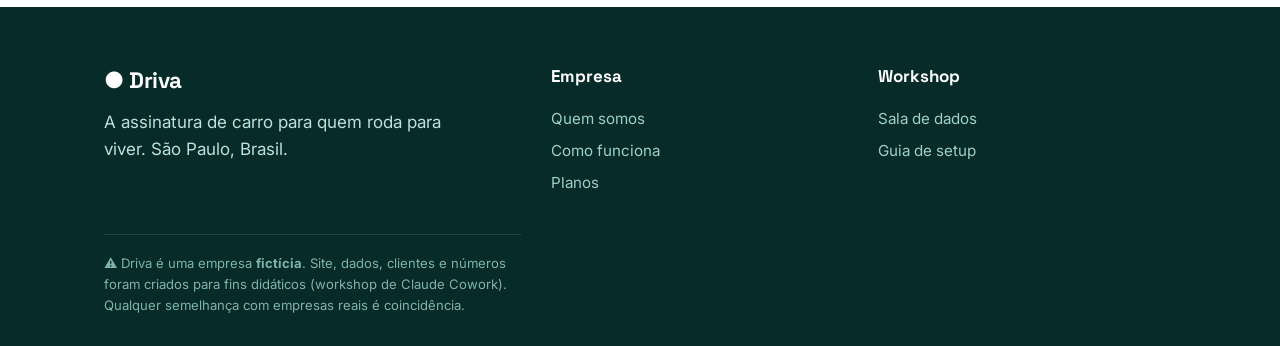
==== commit 7d11512f: "Update grande: correções de conteúdo, números, navegação, favicon, responsividade e materiais de dow" ====
--- a/index.html
+++ b/index.html
@@ -5,6 +5,7 @@
 <meta name="viewport" content="width=device-width, initial-scale=1.0">
 <title>Driva — Assinatura de carro para quem roda</title>
 <meta name="description" content="Driva: assinatura semanal de carros para motoristas de aplicativo em São Paulo. Sem entrada, tudo incluído.">
+<link rel="icon" href="assets/favicon.svg" type="image/svg+xml">
 <link rel="preconnect" href="https://fonts.googleapis.com">
 <link rel="preconnect" href="https://fonts.gstatic.com" crossorigin>
 <link href="https://fonts.googleapis.com/css2?family=Inter:wght@400;500;600;700&family=Space+Grotesk:wght@500;600;700&family=Poppins:wght@400;500;600;700;800&display=swap" rel="stylesheet">
@@ -42,8 +43,8 @@
       <p style="color:#A9D6D0;margin-top:-6px">Operação na Grande São Paulo</p>
       <div class="stat-grid">
         <div class="stat"><b>2.500</b><span>carros ativos rodando</span></div>
-        <div class="stat"><b>12</b><span>bases na cidade</span></div>
-        <div class="stat"><b>+3M</b><span>km rodados por semana</span></div>
+        <div class="stat"><b>7+5</b><span>bases ativas + em implantação</span></div>
+        <div class="stat"><b>+1M</b><span>km rodados por semana</span></div>
         <div class="stat"><b>24h</b><span>suporte ao motorista</span></div>
       </div>
     </div>
@@ -61,7 +62,7 @@
       <div class="card"><div class="ic">🔑</div><h3>Sem entrada, sem dívida</h3><p>Assine e retire o carro na mesma semana. Nada de financiamento de 48 meses ou entrada alta.</p></div>
       <div class="card"><div class="ic">🛠️</div><h3>Tudo incluído</h3><p>Manutenção, seguro, IPVA, rastreador e guincho já vêm no plano. Deu problema? A gente resolve.</p></div>
       <div class="card"><div class="ic">🔁</div><h3>Carro reserva e troca</h3><p>Se o seu carro precisa de conserto, a gente troca para você não perder o dia de trabalho.</p></div>
-      <div class="card"><div class="ic">📍</div><h3>Bases perto de você</h3><p>12 bases na Grande SP para retirada, manutenção e apoio — sempre por perto.</p></div>
+      <div class="card"><div class="ic">📍</div><h3>Bases perto de você</h3><p>7 bases ativas e mais 5 em implantação na Grande SP para retirada, manutenção e apoio.</p></div>
       <div class="card"><div class="ic">💬</div><h3>Suporte 24h</h3><p>Time de atendimento no WhatsApp e no app, a qualquer hora, todos os dias.</p></div>
       <div class="card"><div class="ic">📅</div><h3>Pague por semana</h3><p>Um valor semanal previsível que cabe no fluxo de caixa de quem roda todo dia.</p></div>
     </div>
@@ -81,14 +82,14 @@
           <line x1="40" y1="200" x2="500" y2="200" stroke="#E1EEEC"/>
           <line x1="40" y1="140" x2="500" y2="140" stroke="#F1F8F7"/>
           <line x1="40" y1="80" x2="500" y2="80" stroke="#F1F8F7"/>
-          <path d="M40 195 L165 168 L290 120 L415 60 L500 34 L500 200 L40 200 Z" fill="url(#ga)"/>
-          <path d="M40 195 L165 168 L290 120 L415 60 L500 34" fill="none" stroke="#0B7A75" stroke-width="3" stroke-linecap="round"/>
-          <circle cx="40" cy="195" r="4" fill="#0B7A75"/><circle cx="165" cy="168" r="4" fill="#0B7A75"/>
-          <circle cx="290" cy="120" r="4" fill="#0B7A75"/><circle cx="415" cy="60" r="4" fill="#0B7A75"/><circle cx="500" cy="34" r="5" fill="#12B886"/>
+          <path d="M40 195 L190 160 L340 105 L500 34 L500 200 L40 200 Z" fill="url(#ga)"/>
+          <path d="M40 195 L190 160 L340 105 L500 34" fill="none" stroke="#0B7A75" stroke-width="3" stroke-linecap="round"/>
+          <circle cx="40" cy="195" r="4" fill="#0B7A75"/><circle cx="190" cy="160" r="4" fill="#0B7A75"/>
+          <circle cx="340" cy="105" r="4" fill="#0B7A75"/><circle cx="500" cy="34" r="5" fill="#12B886"/>
           <text x="40" y="220" fill="#5C6B6A" font-size="12" font-family="Inter">2023</text>
-          <text x="160" y="220" fill="#5C6B6A" font-size="12" font-family="Inter">2024</text>
-          <text x="285" y="220" fill="#5C6B6A" font-size="12" font-family="Inter">2025</text>
-          <text x="405" y="220" fill="#5C6B6A" font-size="12" font-family="Inter">2026</text>
+          <text x="180" y="220" fill="#5C6B6A" font-size="12" font-family="Inter">2024</text>
+          <text x="330" y="220" fill="#5C6B6A" font-size="12" font-family="Inter">2025</text>
+          <text x="465" y="220" fill="#5C6B6A" font-size="12" font-family="Inter">2026</text>
           <text x="470" y="26" fill="#0B3B39" font-size="13" font-weight="700" font-family="Space Grotesk">2.500</text>
         </svg>
       </div>
@@ -112,7 +113,7 @@
     <div class="steps">
       <div class="step"><div class="n"></div><h3>Escolha o plano</h3><p>Essencial ou Conforto, conforme o carro que você quer rodar.</p></div>
       <div class="step"><div class="n"></div><h3>Faça o cadastro</h3><p>Envie seus documentos e agende a vistoria. Aprovação rápida.</p></div>
-      <div class="step"><div class="n"></div><h3>Retire na base</h3><p>Pegue o carro em uma das 12 bases e já comece a rodar.</p></div>
+      <div class="step"><div class="n"></div><h3>Retire na base</h3><p>Pegue o carro em uma das 7 bases ativas e já comece a rodar.</p></div>
       <div class="step"><div class="n"></div><h3>Rode e ganhe</h3><p>Deu problema? A Driva resolve. Você foca nas corridas.</p></div>
     </div>
     <div class="center" style="margin-top:44px">
--- a/assets/css/style.css
+++ b/assets/css/style.css
@@ -46,6 +46,7 @@
 .btn.ghost:hover{border-color:var(--teal);box-shadow:none}
 .btn.big{padding:15px 30px;font-size:1.05rem}
 .btn.light{background:#fff;color:var(--teal-dark)}
+.btn.disabled{background:#8A9997;color:#fff;cursor:default;pointer-events:none;box-shadow:none;transform:none}
 
 /* ---- hero ---- */
 .hero{position:relative;overflow:hidden;background:
@@ -133,6 +134,8 @@
 .slist li::before{content:counter(sl);position:absolute;left:20px;top:20px;width:32px;height:32px;border-radius:50%;
   background:var(--teal);color:#fff;font-family:var(--display);font-weight:700;display:grid;place-items:center}
 .slist h3{margin:0 0 4px}.slist p{margin:0;color:var(--muted)}
+.slist,.slist li{min-width:0}
+.file-tree{overflow-wrap:anywhere;word-break:break-word}
 code{background:#062B29;color:#9BEFD8;padding:2px 8px;border-radius:6px;font-size:.9em;font-family:'Space Grotesk',monospace}
 .callout{border:1px dashed var(--teal);border-radius:var(--radius);padding:20px 24px;background:#fff}
 
@@ -161,4 +164,6 @@
 @media(max-width:560px){
   .g3,.g4,.steps,.kpis,.price,.dl-grid,.g2{grid-template-columns:1fr}
   .section{padding:56px 0}
+  .slist li{padding:20px 18px 20px 60px}
+  .file-tree{font-size:.82rem;line-height:1.75!important}
 }
